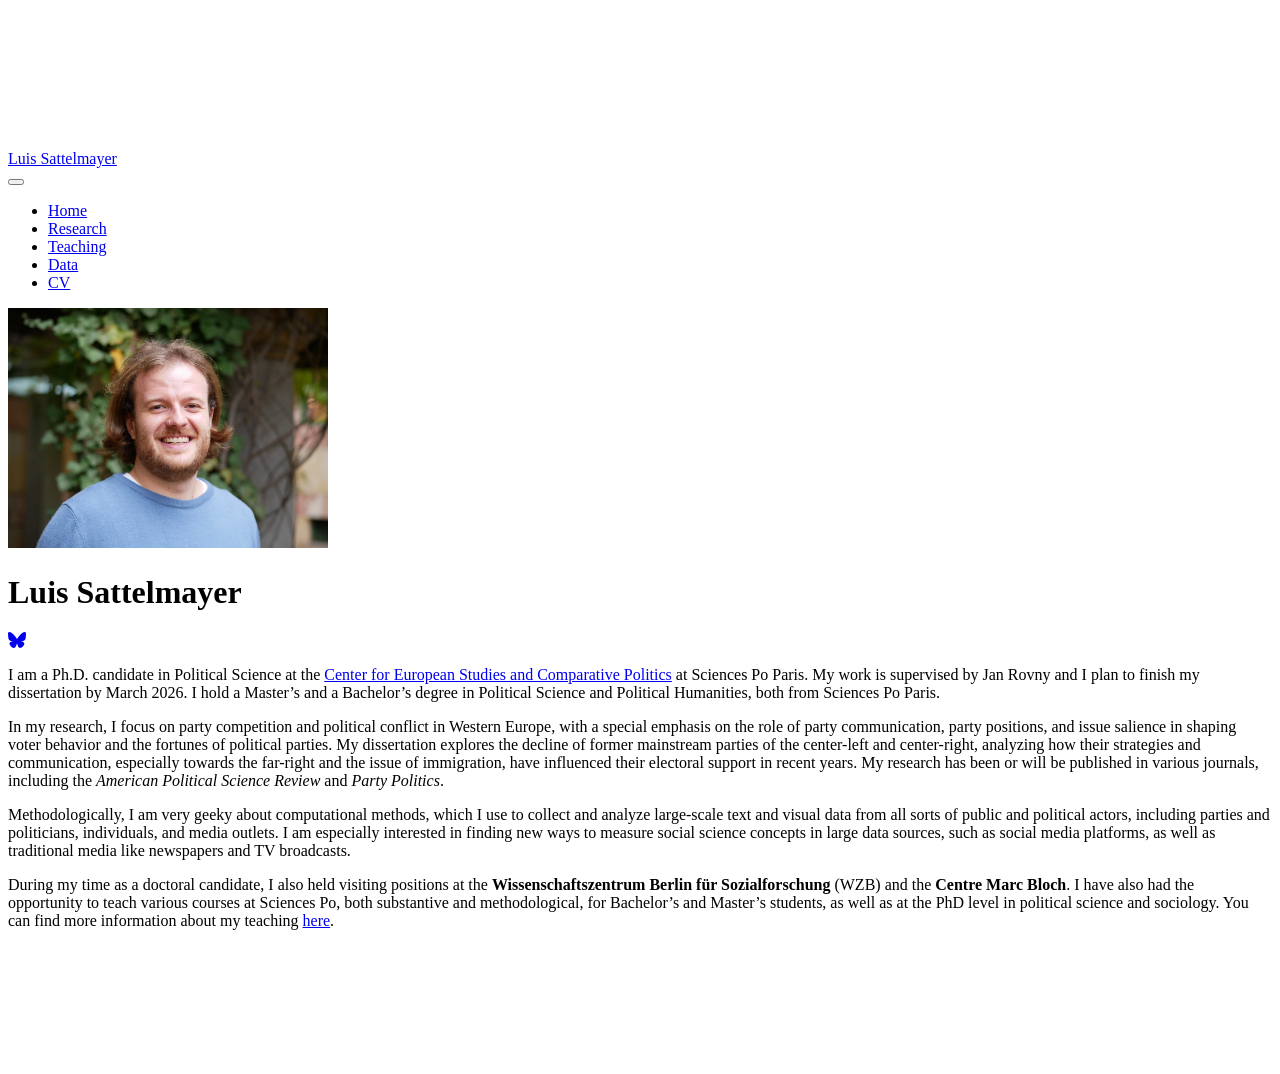
==== index.html @ 7fa2c864 "Built site for gh-pages" ====
<!DOCTYPE html>
<html xmlns="http://www.w3.org/1999/xhtml" lang="en" xml:lang="en"><head>

<meta charset="utf-8">
<meta name="generator" content="quarto-1.7.32">

<meta name="viewport" content="width=device-width, initial-scale=1.0, user-scalable=yes">


<title>Luis Sattelmayer</title>
<style>
code{white-space: pre-wrap;}
span.smallcaps{font-variant: small-caps;}
div.columns{display: flex; gap: min(4vw, 1.5em);}
div.column{flex: auto; overflow-x: auto;}
div.hanging-indent{margin-left: 1.5em; text-indent: -1.5em;}
ul.task-list{list-style: none;}
ul.task-list li input[type="checkbox"] {
  width: 0.8em;
  margin: 0 0.8em 0.2em -1em; /* quarto-specific, see https://github.com/quarto-dev/quarto-cli/issues/4556 */ 
  vertical-align: middle;
}
</style>


<script src="site_libs/quarto-nav/quarto-nav.js"></script>
<script src="site_libs/quarto-nav/headroom.min.js"></script>
<script src="site_libs/clipboard/clipboard.min.js"></script>
<script src="site_libs/quarto-search/autocomplete.umd.js"></script>
<script src="site_libs/quarto-search/fuse.min.js"></script>
<script src="site_libs/quarto-search/quarto-search.js"></script>
<meta name="quarto:offset" content="./">
<script src="site_libs/quarto-html/quarto.js" type="module"></script>
<script src="site_libs/quarto-html/tabsets/tabsets.js" type="module"></script>
<script src="site_libs/quarto-html/popper.min.js"></script>
<script src="site_libs/quarto-html/tippy.umd.min.js"></script>
<link href="site_libs/quarto-html/tippy.css" rel="stylesheet">
<link href="site_libs/quarto-html/quarto-syntax-highlighting-37eea08aefeeee20ff55810ff984fec1.css" rel="stylesheet" id="quarto-text-highlighting-styles">
<script src="site_libs/bootstrap/bootstrap.min.js"></script>
<link href="site_libs/bootstrap/bootstrap-icons.css" rel="stylesheet">
<link href="site_libs/bootstrap/bootstrap-d64559d910ec87c4ee681e1e2f97436f.min.css" rel="stylesheet" append-hash="true" id="quarto-bootstrap" data-mode="light">
<link href="site_libs/quarto-contrib/fontawesome6-1.2.0/all.min.css" rel="stylesheet">
<link href="site_libs/quarto-contrib/fontawesome6-1.2.0/latex-fontsize.css" rel="stylesheet">
<script id="quarto-search-options" type="application/json">{
  "location": "navbar",
  "copy-button": false,
  "collapse-after": 3,
  "panel-placement": "end",
  "type": "overlay",
  "limit": 50,
  "keyboard-shortcut": [
    "f",
    "/",
    "s"
  ],
  "show-item-context": false,
  "language": {
    "search-no-results-text": "No results",
    "search-matching-documents-text": "matching documents",
    "search-copy-link-title": "Copy link to search",
    "search-hide-matches-text": "Hide additional matches",
    "search-more-match-text": "more match in this document",
    "search-more-matches-text": "more matches in this document",
    "search-clear-button-title": "Clear",
    "search-text-placeholder": "",
    "search-detached-cancel-button-title": "Cancel",
    "search-submit-button-title": "Submit",
    "search-label": "Search"
  }
}</script>


<link rel="stylesheet" href="styles.css">
</head>

<body class="nav-fixed fullcontent quarto-light">

<div id="quarto-search-results"></div>
  <header id="quarto-header" class="headroom fixed-top">
    <nav class="navbar navbar-expand-lg " data-bs-theme="dark">
      <div class="navbar-container container-fluid">
      <div class="navbar-brand-container mx-auto">
    <a class="navbar-brand" href="./index.html">
    <span class="navbar-title">Luis Sattelmayer</span>
    </a>
  </div>
            <div id="quarto-search" class="" title="Search"></div>
          <button class="navbar-toggler" type="button" data-bs-toggle="collapse" data-bs-target="#navbarCollapse" aria-controls="navbarCollapse" role="menu" aria-expanded="false" aria-label="Toggle navigation" onclick="if (window.quartoToggleHeadroom) { window.quartoToggleHeadroom(); }">
  <span class="navbar-toggler-icon"></span>
</button>
          <div class="collapse navbar-collapse" id="navbarCollapse">
            <ul class="navbar-nav navbar-nav-scroll me-auto">
  <li class="nav-item">
    <a class="nav-link active" href="./index.html" aria-current="page"> 
<span class="menu-text">Home</span></a>
  </li>  
  <li class="nav-item">
    <a class="nav-link" href="./research.html"> 
<span class="menu-text">Research</span></a>
  </li>  
  <li class="nav-item">
    <a class="nav-link" href="./teaching.html"> 
<span class="menu-text">Teaching</span></a>
  </li>  
  <li class="nav-item">
    <a class="nav-link" href="./data.html"> 
<span class="menu-text">Data</span></a>
  </li>  
  <li class="nav-item">
    <a class="nav-link" href="./documents/CV_Luis_Sattelmayer.pdf"> 
<span class="menu-text">CV</span></a>
  </li>  
</ul>
          </div> <!-- /navcollapse -->
            <div class="quarto-navbar-tools">
</div>
      </div> <!-- /container-fluid -->
    </nav>
</header>
<!-- content -->
<div id="quarto-content" class="quarto-container page-columns page-rows-contents page-layout-article page-navbar">
<!-- sidebar -->
<!-- margin-sidebar -->
    
<!-- main -->
<div class="quarto-about-trestles">
  <div class="about-entity">
    <img src="photo_luis.JPG" class="about-image
  rounded " style="width: 20em;">
<header id="title-block-header" class="quarto-title-block default">
<div class="quarto-title">
<h1 class="title">Luis Sattelmayer</h1>
</div>
<div class="quarto-title-meta">
  </div>
</header>
    <div class="about-links">
  <a href="https://github.com/luissattelmayer" class="about-link" rel="" target="">
    <i class="bi bi-github"></i>
     <span class="about-link-text"></span>
  </a>
  <a href="/luis.sattelmayer@sciencespo.fr" class="about-link" rel="" target="">
    <i class="bi bi-envelope"></i>
     <span class="about-link-text"></span>
  </a>
  <a href="https://www.linkedin.com/in/luis-sattelmayer-8a293722b/" class="about-link" rel="" target="">
    <i class="bi bi-linkedin"></i>
     <span class="about-link-text"></span>
  </a>
  <a href="https://bsky.app/profile/luissattelmayer.bsky.social" class="about-link" rel="" target="">
     <span class="about-link-text"><i class="fa-brands fa-bluesky" aria-label="bluesky"></i></span>
  </a>
</div>
  </div>
  <div class="about-contents"><main class="content" id="quarto-document-content">
<meta name="google-site-verification" content="nT0SX1PlQLGWz-Q1XWn1nyNICGJGAFfllGEKpKLMyow">
<p>I am a Ph.D.&nbsp;candidate in Political Science at the <a href="https://www.sciencespo.fr/centre-etudes-europeennes/en/">Center for European Studies and Comparative Politics</a> at Sciences Po Paris. My work is supervised by Jan Rovny and I plan to finish my dissertation by March 2026. I hold a Master’s and a Bachelor’s degree in Political Science and Political Humanities, both from Sciences Po Paris.</p>
<p>In my research, I focus on party competition and political conflict in Western Europe, with a special emphasis on the role of party communication, party positions, and issue salience in shaping voter behavior and the fortunes of political parties. My dissertation explores the decline of former mainstream parties of the center-left and center-right, analyzing how their strategies and communication, especially towards the far-right and the issue of immigration, have influenced their electoral support in recent years. My research has been or will be published in various journals, including the <em>American Political Science Review</em> and <em>Party Politics</em>.</p>
<p>Methodologically, I am very geeky about computational methods, which I use to collect and analyze large-scale text and visual data from all sorts of public and political actors, including parties and politicians, individuals, and media outlets. I am especially interested in finding new ways to measure social science concepts in large data sources, such as social media platforms, as well as traditional media like newspapers and TV broadcasts.</p>
<p>During my time as a doctoral candidate, I also held visiting positions at the <strong>Wissenschaftszentrum Berlin für Sozialforschung</strong> (WZB) and the <strong>Centre Marc Bloch</strong>. I have also had the opportunity to teach various courses at Sciences Po, both substantive and methodological, for Bachelor’s and Master’s students, as well as at the PhD level in political science and sociology. You can find more information about my teaching <a href="./teaching.html">here</a>.</p>


</main></div>
</div>
 <!-- /main -->
<script id="quarto-html-after-body" type="application/javascript">
  window.document.addEventListener("DOMContentLoaded", function (event) {
    const isCodeAnnotation = (el) => {
      for (const clz of el.classList) {
        if (clz.startsWith('code-annotation-')) {                     
          return true;
        }
      }
      return false;
    }
    const onCopySuccess = function(e) {
      // button target
      const button = e.trigger;
      // don't keep focus
      button.blur();
      // flash "checked"
      button.classList.add('code-copy-button-checked');
      var currentTitle = button.getAttribute("title");
      button.setAttribute("title", "Copied!");
      let tooltip;
      if (window.bootstrap) {
        button.setAttribute("data-bs-toggle", "tooltip");
        button.setAttribute("data-bs-placement", "left");
        button.setAttribute("data-bs-title", "Copied!");
        tooltip = new bootstrap.Tooltip(button, 
          { trigger: "manual", 
            customClass: "code-copy-button-tooltip",
            offset: [0, -8]});
        tooltip.show();    
      }
      setTimeout(function() {
        if (tooltip) {
          tooltip.hide();
          button.removeAttribute("data-bs-title");
          button.removeAttribute("data-bs-toggle");
          button.removeAttribute("data-bs-placement");
        }
        button.setAttribute("title", currentTitle);
        button.classList.remove('code-copy-button-checked');
      }, 1000);
      // clear code selection
      e.clearSelection();
    }
    const getTextToCopy = function(trigger) {
        const codeEl = trigger.previousElementSibling.cloneNode(true);
        for (const childEl of codeEl.children) {
          if (isCodeAnnotation(childEl)) {
            childEl.remove();
          }
        }
        return codeEl.innerText;
    }
    const clipboard = new window.ClipboardJS('.code-copy-button:not([data-in-quarto-modal])', {
      text: getTextToCopy
    });
    clipboard.on('success', onCopySuccess);
    if (window.document.getElementById('quarto-embedded-source-code-modal')) {
      const clipboardModal = new window.ClipboardJS('.code-copy-button[data-in-quarto-modal]', {
        text: getTextToCopy,
        container: window.document.getElementById('quarto-embedded-source-code-modal')
      });
      clipboardModal.on('success', onCopySuccess);
    }
      var localhostRegex = new RegExp(/^(?:http|https):\/\/localhost\:?[0-9]*\//);
      var mailtoRegex = new RegExp(/^mailto:/);
        var filterRegex = new RegExp("https:\/\/luissattelmayer\.github\.io\/website\/");
      var isInternal = (href) => {
          return filterRegex.test(href) || localhostRegex.test(href) || mailtoRegex.test(href);
      }
      // Inspect non-navigation links and adorn them if external
     var links = window.document.querySelectorAll('a[href]:not(.nav-link):not(.navbar-brand):not(.toc-action):not(.sidebar-link):not(.sidebar-item-toggle):not(.pagination-link):not(.no-external):not([aria-hidden]):not(.dropdown-item):not(.quarto-navigation-tool):not(.about-link)');
      for (var i=0; i<links.length; i++) {
        const link = links[i];
        if (!isInternal(link.href)) {
          // undo the damage that might have been done by quarto-nav.js in the case of
          // links that we want to consider external
          if (link.dataset.originalHref !== undefined) {
            link.href = link.dataset.originalHref;
          }
        }
      }
    function tippyHover(el, contentFn, onTriggerFn, onUntriggerFn) {
      const config = {
        allowHTML: true,
        maxWidth: 500,
        delay: 100,
        arrow: false,
        appendTo: function(el) {
            return el.parentElement;
        },
        interactive: true,
        interactiveBorder: 10,
        theme: 'quarto',
        placement: 'bottom-start',
      };
      if (contentFn) {
        config.content = contentFn;
      }
      if (onTriggerFn) {
        config.onTrigger = onTriggerFn;
      }
      if (onUntriggerFn) {
        config.onUntrigger = onUntriggerFn;
      }
      window.tippy(el, config); 
    }
    const noterefs = window.document.querySelectorAll('a[role="doc-noteref"]');
    for (var i=0; i<noterefs.length; i++) {
      const ref = noterefs[i];
      tippyHover(ref, function() {
        // use id or data attribute instead here
        let href = ref.getAttribute('data-footnote-href') || ref.getAttribute('href');
        try { href = new URL(href).hash; } catch {}
        const id = href.replace(/^#\/?/, "");
        const note = window.document.getElementById(id);
        if (note) {
          return note.innerHTML;
        } else {
          return "";
        }
      });
    }
    const xrefs = window.document.querySelectorAll('a.quarto-xref');
    const processXRef = (id, note) => {
      // Strip column container classes
      const stripColumnClz = (el) => {
        el.classList.remove("page-full", "page-columns");
        if (el.children) {
          for (const child of el.children) {
            stripColumnClz(child);
          }
        }
      }
      stripColumnClz(note)
      if (id === null || id.startsWith('sec-')) {
        // Special case sections, only their first couple elements
        const container = document.createElement("div");
        if (note.children && note.children.length > 2) {
          container.appendChild(note.children[0].cloneNode(true));
          for (let i = 1; i < note.children.length; i++) {
            const child = note.children[i];
            if (child.tagName === "P" && child.innerText === "") {
              continue;
            } else {
              container.appendChild(child.cloneNode(true));
              break;
            }
          }
          if (window.Quarto?.typesetMath) {
            window.Quarto.typesetMath(container);
          }
          return container.innerHTML
        } else {
          if (window.Quarto?.typesetMath) {
            window.Quarto.typesetMath(note);
          }
          return note.innerHTML;
        }
      } else {
        // Remove any anchor links if they are present
        const anchorLink = note.querySelector('a.anchorjs-link');
        if (anchorLink) {
          anchorLink.remove();
        }
        if (window.Quarto?.typesetMath) {
          window.Quarto.typesetMath(note);
        }
        if (note.classList.contains("callout")) {
          return note.outerHTML;
        } else {
          return note.innerHTML;
        }
      }
    }
    for (var i=0; i<xrefs.length; i++) {
      const xref = xrefs[i];
      tippyHover(xref, undefined, function(instance) {
        instance.disable();
        let url = xref.getAttribute('href');
        let hash = undefined; 
        if (url.startsWith('#')) {
          hash = url;
        } else {
          try { hash = new URL(url).hash; } catch {}
        }
        if (hash) {
          const id = hash.replace(/^#\/?/, "");
          const note = window.document.getElementById(id);
          if (note !== null) {
            try {
              const html = processXRef(id, note.cloneNode(true));
              instance.setContent(html);
            } finally {
              instance.enable();
              instance.show();
            }
          } else {
            // See if we can fetch this
            fetch(url.split('#')[0])
            .then(res => res.text())
            .then(html => {
              const parser = new DOMParser();
              const htmlDoc = parser.parseFromString(html, "text/html");
              const note = htmlDoc.getElementById(id);
              if (note !== null) {
                const html = processXRef(id, note);
                instance.setContent(html);
              } 
            }).finally(() => {
              instance.enable();
              instance.show();
            });
          }
        } else {
          // See if we can fetch a full url (with no hash to target)
          // This is a special case and we should probably do some content thinning / targeting
          fetch(url)
          .then(res => res.text())
          .then(html => {
            const parser = new DOMParser();
            const htmlDoc = parser.parseFromString(html, "text/html");
            const note = htmlDoc.querySelector('main.content');
            if (note !== null) {
              // This should only happen for chapter cross references
              // (since there is no id in the URL)
              // remove the first header
              if (note.children.length > 0 && note.children[0].tagName === "HEADER") {
                note.children[0].remove();
              }
              const html = processXRef(null, note);
              instance.setContent(html);
            } 
          }).finally(() => {
            instance.enable();
            instance.show();
          });
        }
      }, function(instance) {
      });
    }
        let selectedAnnoteEl;
        const selectorForAnnotation = ( cell, annotation) => {
          let cellAttr = 'data-code-cell="' + cell + '"';
          let lineAttr = 'data-code-annotation="' +  annotation + '"';
          const selector = 'span[' + cellAttr + '][' + lineAttr + ']';
          return selector;
        }
        const selectCodeLines = (annoteEl) => {
          const doc = window.document;
          const targetCell = annoteEl.getAttribute("data-target-cell");
          const targetAnnotation = annoteEl.getAttribute("data-target-annotation");
          const annoteSpan = window.document.querySelector(selectorForAnnotation(targetCell, targetAnnotation));
          const lines = annoteSpan.getAttribute("data-code-lines").split(",");
          const lineIds = lines.map((line) => {
            return targetCell + "-" + line;
          })
          let top = null;
          let height = null;
          let parent = null;
          if (lineIds.length > 0) {
              //compute the position of the single el (top and bottom and make a div)
              const el = window.document.getElementById(lineIds[0]);
              top = el.offsetTop;
              height = el.offsetHeight;
              parent = el.parentElement.parentElement;
            if (lineIds.length > 1) {
              const lastEl = window.document.getElementById(lineIds[lineIds.length - 1]);
              const bottom = lastEl.offsetTop + lastEl.offsetHeight;
              height = bottom - top;
            }
            if (top !== null && height !== null && parent !== null) {
              // cook up a div (if necessary) and position it 
              let div = window.document.getElementById("code-annotation-line-highlight");
              if (div === null) {
                div = window.document.createElement("div");
                div.setAttribute("id", "code-annotation-line-highlight");
                div.style.position = 'absolute';
                parent.appendChild(div);
              }
              div.style.top = top - 2 + "px";
              div.style.height = height + 4 + "px";
              div.style.left = 0;
              let gutterDiv = window.document.getElementById("code-annotation-line-highlight-gutter");
              if (gutterDiv === null) {
                gutterDiv = window.document.createElement("div");
                gutterDiv.setAttribute("id", "code-annotation-line-highlight-gutter");
                gutterDiv.style.position = 'absolute';
                const codeCell = window.document.getElementById(targetCell);
                const gutter = codeCell.querySelector('.code-annotation-gutter');
                gutter.appendChild(gutterDiv);
              }
              gutterDiv.style.top = top - 2 + "px";
              gutterDiv.style.height = height + 4 + "px";
            }
            selectedAnnoteEl = annoteEl;
          }
        };
        const unselectCodeLines = () => {
          const elementsIds = ["code-annotation-line-highlight", "code-annotation-line-highlight-gutter"];
          elementsIds.forEach((elId) => {
            const div = window.document.getElementById(elId);
            if (div) {
              div.remove();
            }
          });
          selectedAnnoteEl = undefined;
        };
          // Handle positioning of the toggle
      window.addEventListener(
        "resize",
        throttle(() => {
          elRect = undefined;
          if (selectedAnnoteEl) {
            selectCodeLines(selectedAnnoteEl);
          }
        }, 10)
      );
      function throttle(fn, ms) {
      let throttle = false;
      let timer;
        return (...args) => {
          if(!throttle) { // first call gets through
              fn.apply(this, args);
              throttle = true;
          } else { // all the others get throttled
              if(timer) clearTimeout(timer); // cancel #2
              timer = setTimeout(() => {
                fn.apply(this, args);
                timer = throttle = false;
              }, ms);
          }
        };
      }
        // Attach click handler to the DT
        const annoteDls = window.document.querySelectorAll('dt[data-target-cell]');
        for (const annoteDlNode of annoteDls) {
          annoteDlNode.addEventListener('click', (event) => {
            const clickedEl = event.target;
            if (clickedEl !== selectedAnnoteEl) {
              unselectCodeLines();
              const activeEl = window.document.querySelector('dt[data-target-cell].code-annotation-active');
              if (activeEl) {
                activeEl.classList.remove('code-annotation-active');
              }
              selectCodeLines(clickedEl);
              clickedEl.classList.add('code-annotation-active');
            } else {
              // Unselect the line
              unselectCodeLines();
              clickedEl.classList.remove('code-annotation-active');
            }
          });
        }
    const findCites = (el) => {
      const parentEl = el.parentElement;
      if (parentEl) {
        const cites = parentEl.dataset.cites;
        if (cites) {
          return {
            el,
            cites: cites.split(' ')
          };
        } else {
          return findCites(el.parentElement)
        }
      } else {
        return undefined;
      }
    };
    var bibliorefs = window.document.querySelectorAll('a[role="doc-biblioref"]');
    for (var i=0; i<bibliorefs.length; i++) {
      const ref = bibliorefs[i];
      const citeInfo = findCites(ref);
      if (citeInfo) {
        tippyHover(citeInfo.el, function() {
          var popup = window.document.createElement('div');
          citeInfo.cites.forEach(function(cite) {
            var citeDiv = window.document.createElement('div');
            citeDiv.classList.add('hanging-indent');
            citeDiv.classList.add('csl-entry');
            var biblioDiv = window.document.getElementById('ref-' + cite);
            if (biblioDiv) {
              citeDiv.innerHTML = biblioDiv.innerHTML;
            }
            popup.appendChild(citeDiv);
          });
          return popup.innerHTML;
        });
      }
    }
  });
  </script>
</div> <!-- /content -->




</body></html>
---- site_libs/quarto-html/tippy.css ----
.tippy-box[data-animation=fade][data-state=hidden]{opacity:0}[data-tippy-root]{max-width:calc(100vw - 10px)}.tippy-box{position:relative;background-color:#333;color:#fff;border-radius:4px;font-size:14px;line-height:1.4;white-space:normal;outline:0;transition-property:transform,visibility,opacity}.tippy-box[data-placement^=top]>.tippy-arrow{bottom:0}.tippy-box[data-placement^=top]>.tippy-arrow:before{bottom:-7px;left:0;border-width:8px 8px 0;border-top-color:initial;transform-origin:center top}.tippy-box[data-placement^=bottom]>.tippy-arrow{top:0}.tippy-box[data-placement^=bottom]>.tippy-arrow:before{top:-7px;left:0;border-width:0 8px 8px;border-bottom-color:initial;transform-origin:center bottom}.tippy-box[data-placement^=left]>.tippy-arrow{right:0}.tippy-box[data-placement^=left]>.tippy-arrow:before{border-width:8px 0 8px 8px;border-left-color:initial;right:-7px;transform-origin:center left}.tippy-box[data-placement^=right]>.tippy-arrow{left:0}.tippy-box[data-placement^=right]>.tippy-arrow:before{left:-7px;border-width:8px 8px 8px 0;border-right-color:initial;transform-origin:center right}.tippy-box[data-inertia][data-state=visible]{transition-timing-function:cubic-bezier(.54,1.5,.38,1.11)}.tippy-arrow{width:16px;height:16px;color:#333}.tippy-arrow:before{content:"";position:absolute;border-color:transparent;border-style:solid}.tippy-content{position:relative;padding:5px 9px;z-index:1}
---- site_libs/quarto-html/quarto-syntax-highlighting-37eea08aefeeee20ff55810ff984fec1.css ----
/* quarto syntax highlight colors */
:root {
  --quarto-hl-ot-color: #003B4F;
  --quarto-hl-at-color: #657422;
  --quarto-hl-ss-color: #20794D;
  --quarto-hl-an-color: #5E5E5E;
  --quarto-hl-fu-color: #4758AB;
  --quarto-hl-st-color: #20794D;
  --quarto-hl-cf-color: #003B4F;
  --quarto-hl-op-color: #5E5E5E;
  --quarto-hl-er-color: #AD0000;
  --quarto-hl-bn-color: #AD0000;
  --quarto-hl-al-color: #AD0000;
  --quarto-hl-va-color: #111111;
  --quarto-hl-bu-color: inherit;
  --quarto-hl-ex-color: inherit;
  --quarto-hl-pp-color: #AD0000;
  --quarto-hl-in-color: #5E5E5E;
  --quarto-hl-vs-color: #20794D;
  --quarto-hl-wa-color: #5E5E5E;
  --quarto-hl-do-color: #5E5E5E;
  --quarto-hl-im-color: #00769E;
  --quarto-hl-ch-color: #20794D;
  --quarto-hl-dt-color: #AD0000;
  --quarto-hl-fl-color: #AD0000;
  --quarto-hl-co-color: #5E5E5E;
  --quarto-hl-cv-color: #5E5E5E;
  --quarto-hl-cn-color: #8f5902;
  --quarto-hl-sc-color: #5E5E5E;
  --quarto-hl-dv-color: #AD0000;
  --quarto-hl-kw-color: #003B4F;
}

/* other quarto variables */
:root {
  --quarto-font-monospace: SFMono-Regular, Menlo, Monaco, Consolas, "Liberation Mono", "Courier New", monospace;
}

/* syntax highlight based on Pandoc's rules */
pre > code.sourceCode > span {
  color: #003B4F;
}

code.sourceCode > span {
  color: #003B4F;
}

div.sourceCode,
div.sourceCode pre.sourceCode {
  color: #003B4F;
}

/* Normal */
code span {
  color: #003B4F;
}

/* Alert */
code span.al {
  color: #AD0000;
  font-style: inherit;
}

/* Annotation */
code span.an {
  color: #5E5E5E;
  font-style: inherit;
}

/* Attribute */
code span.at {
  color: #657422;
  font-style: inherit;
}

/* BaseN */
code span.bn {
  color: #AD0000;
  font-style: inherit;
}

/* BuiltIn */
code span.bu {
  font-style: inherit;
}

/* ControlFlow */
code span.cf {
  color: #003B4F;
  font-weight: bold;
  font-style: inherit;
}

/* Char */
code span.ch {
  color: #20794D;
  font-style: inherit;
}

/* Constant */
code span.cn {
  color: #8f5902;
  font-style: inherit;
}

/* Comment */
code span.co {
  color: #5E5E5E;
  font-style: inherit;
}

/* CommentVar */
code span.cv {
  color: #5E5E5E;
  font-style: italic;
}

/* Documentation */
code span.do {
  color: #5E5E5E;
  font-style: italic;
}

/* DataType */
code span.dt {
  color: #AD0000;
  font-style: inherit;
}

/* DecVal */
code span.dv {
  color: #AD0000;
  font-style: inherit;
}

/* Error */
code span.er {
  color: #AD0000;
  font-style: inherit;
}

/* Extension */
code span.ex {
  font-style: inherit;
}

/* Float */
code span.fl {
  color: #AD0000;
  font-style: inherit;
}

/* Function */
code span.fu {
  color: #4758AB;
  font-style: inherit;
}

/* Import */
code span.im {
  color: #00769E;
  font-style: inherit;
}

/* Information */
code span.in {
  color: #5E5E5E;
  font-style: inherit;
}

/* Keyword */
code span.kw {
  color: #003B4F;
  font-weight: bold;
  font-style: inherit;
}

/* Operator */
code span.op {
  color: #5E5E5E;
  font-style: inherit;
}

/* Other */
code span.ot {
  color: #003B4F;
  font-style: inherit;
}

/* Preprocessor */
code span.pp {
  color: #AD0000;
  font-style: inherit;
}

/* SpecialChar */
code span.sc {
  color: #5E5E5E;
  font-style: inherit;
}

/* SpecialString */
code span.ss {
  color: #20794D;
  font-style: inherit;
}

/* String */
code span.st {
  color: #20794D;
  font-style: inherit;
}

/* Variable */
code span.va {
  color: #111111;
  font-style: inherit;
}

/* VerbatimString */
code span.vs {
  color: #20794D;
  font-style: inherit;
}

/* Warning */
code span.wa {
  color: #5E5E5E;
  font-style: italic;
}

.prevent-inlining {
  content: "</";
}

/*# sourceMappingURL=27d3d809615f7771493d095567f04340.css.map */
---- site_libs/quarto-contrib/fontawesome6-1.2.0/latex-fontsize.css ----
.fa-tiny {
  font-size: 0.5em;
}
.fa-scriptsize {
  font-size: 0.7em;
}
.fa-footnotesize {
  font-size: 0.8em;
}
.fa-small {
  font-size: 0.9em;
}
.fa-normalsize {
  font-size: 1em;
}
.fa-large {
  font-size: 1.2em;
}
.fa-Large {
  font-size: 1.5em;
}
.fa-LARGE {
  font-size: 1.75em;
}
.fa-huge {
  font-size: 2em;
}
.fa-Huge {
  font-size: 2.5em;
}
---- styles.css ----
/* css styles */
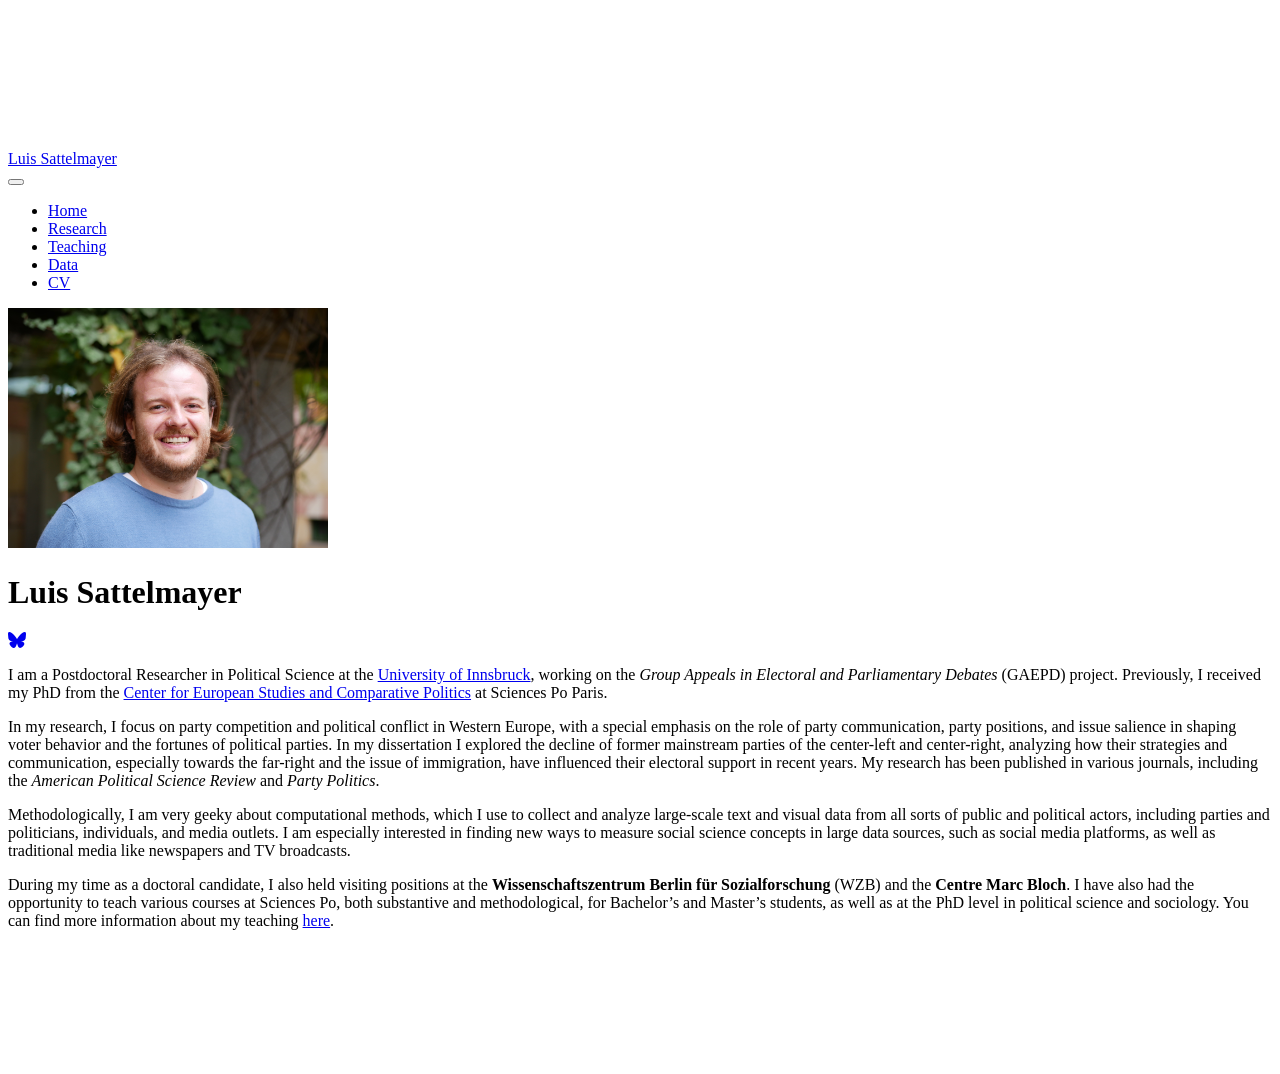
==== commit 27f3cf90: "Built site for gh-pages" ====
--- a/index.html
+++ b/index.html
@@ -154,8 +154,8 @@
   </div>
   <div class="about-contents"><main class="content" id="quarto-document-content">
 <meta name="google-site-verification" content="nT0SX1PlQLGWz-Q1XWn1nyNICGJGAFfllGEKpKLMyow">
-<p>I am a Ph.D.&nbsp;candidate in Political Science at the <a href="https://www.sciencespo.fr/centre-etudes-europeennes/en/">Center for European Studies and Comparative Politics</a> at Sciences Po Paris. My work is supervised by Jan Rovny and I plan to finish my dissertation by March 2026. I hold a Master’s and a Bachelor’s degree in Political Science and Political Humanities, both from Sciences Po Paris.</p>
-<p>In my research, I focus on party competition and political conflict in Western Europe, with a special emphasis on the role of party communication, party positions, and issue salience in shaping voter behavior and the fortunes of political parties. My dissertation explores the decline of former mainstream parties of the center-left and center-right, analyzing how their strategies and communication, especially towards the far-right and the issue of immigration, have influenced their electoral support in recent years. My research has been or will be published in various journals, including the <em>American Political Science Review</em> and <em>Party Politics</em>.</p>
+<p>I am a Postdoctoral Researcher in Political Science at the <a href="https://www.uibk.ac.at/de/politikwissenschaft/">University of Innsbruck</a>, working on the <em>Group Appeals in Electoral and Parliamentary Debates</em> (GAEPD) project. Previously, I received my PhD from the <a href="https://www.sciencespo.fr/centre-etudes-europeennes/en/">Center for European Studies and Comparative Politics</a> at Sciences Po Paris.</p>
+<p>In my research, I focus on party competition and political conflict in Western Europe, with a special emphasis on the role of party communication, party positions, and issue salience in shaping voter behavior and the fortunes of political parties. In my dissertation I explored the decline of former mainstream parties of the center-left and center-right, analyzing how their strategies and communication, especially towards the far-right and the issue of immigration, have influenced their electoral support in recent years. My research has been published in various journals, including the <em>American Political Science Review</em> and <em>Party Politics</em>.</p>
 <p>Methodologically, I am very geeky about computational methods, which I use to collect and analyze large-scale text and visual data from all sorts of public and political actors, including parties and politicians, individuals, and media outlets. I am especially interested in finding new ways to measure social science concepts in large data sources, such as social media platforms, as well as traditional media like newspapers and TV broadcasts.</p>
 <p>During my time as a doctoral candidate, I also held visiting positions at the <strong>Wissenschaftszentrum Berlin für Sozialforschung</strong> (WZB) and the <strong>Centre Marc Bloch</strong>. I have also had the opportunity to teach various courses at Sciences Po, both substantive and methodological, for Bachelor’s and Master’s students, as well as at the PhD level in political science and sociology. You can find more information about my teaching <a href="./teaching.html">here</a>.</p>
 
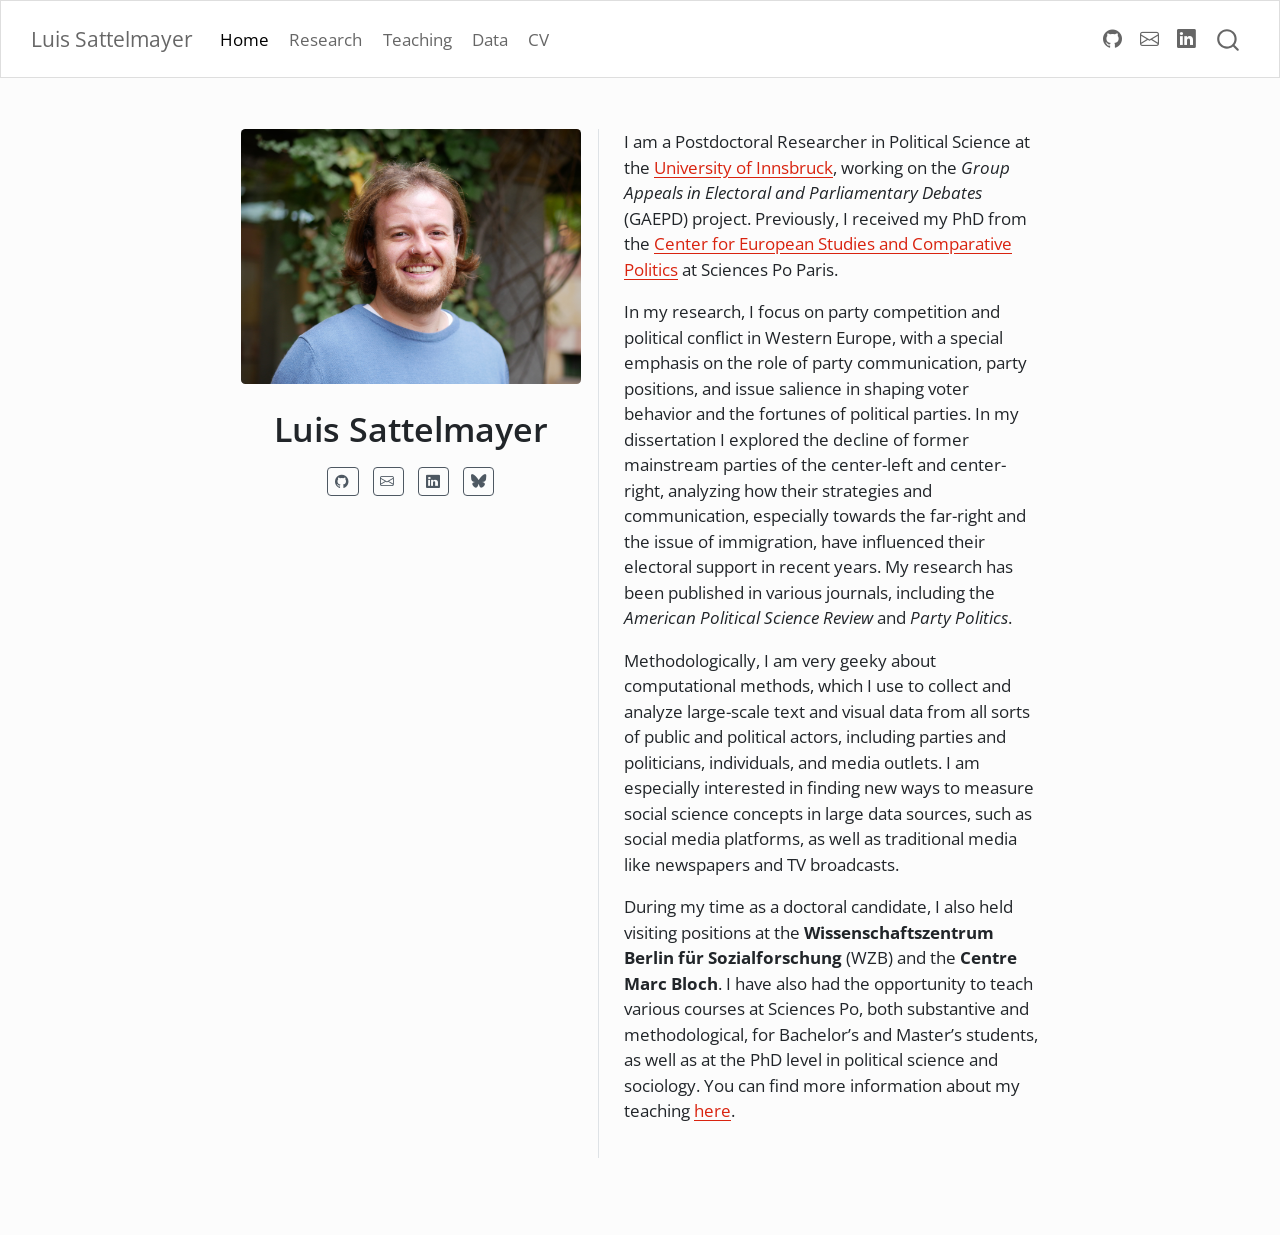
==== commit 5dbcebf2: "Built site for gh-pages" ====
--- a/index.html
+++ b/index.html
@@ -2,13 +2,16 @@
 <html xmlns="http://www.w3.org/1999/xhtml" lang="en" xml:lang="en"><head>
 
 <meta charset="utf-8">
-<meta name="generator" content="quarto-1.7.32">
+<meta name="generator" content="quarto-1.9.37">
 
 <meta name="viewport" content="width=device-width, initial-scale=1.0, user-scalable=yes">
 
 
 <title>Luis Sattelmayer</title>
 <style>
+/* Default styles provided by pandoc.
+** See https://pandoc.org/MANUAL.html#variables-for-html for config info.
+*/
 code{white-space: pre-wrap;}
 span.smallcaps{font-variant: small-caps;}
 div.columns{display: flex; gap: min(4vw, 1.5em);}
@@ -35,10 +38,10 @@
 <script src="site_libs/quarto-html/popper.min.js"></script>
 <script src="site_libs/quarto-html/tippy.umd.min.js"></script>
 <link href="site_libs/quarto-html/tippy.css" rel="stylesheet">
-<link href="site_libs/quarto-html/quarto-syntax-highlighting-37eea08aefeeee20ff55810ff984fec1.css" rel="stylesheet" id="quarto-text-highlighting-styles">
+<link href="site_libs/quarto-html/quarto-syntax-highlighting-7f8f88aac4f3542376d5c11b86a4c14d.css" rel="stylesheet" id="quarto-text-highlighting-styles">
 <script src="site_libs/bootstrap/bootstrap.min.js"></script>
 <link href="site_libs/bootstrap/bootstrap-icons.css" rel="stylesheet">
-<link href="site_libs/bootstrap/bootstrap-d64559d910ec87c4ee681e1e2f97436f.min.css" rel="stylesheet" append-hash="true" id="quarto-bootstrap" data-mode="light">
+<link href="site_libs/bootstrap/bootstrap-6ec840b0bba7ebbecc6939516f9f53fd.min.css" rel="stylesheet" append-hash="true" id="quarto-bootstrap" data-mode="light">
 <link href="site_libs/quarto-contrib/fontawesome6-1.2.0/all.min.css" rel="stylesheet">
 <link href="site_libs/quarto-contrib/fontawesome6-1.2.0/latex-fontsize.css" rel="stylesheet">
 <script id="quarto-search-options" type="application/json">{
@@ -68,9 +71,34 @@
     "search-label": "Search"
   }
 }</script>
+<meta name="description" content="Luis Sattelmayer, postdoctoral researcher in political science at the University of Innsbruck. Party competition, far-right parties, immigration, and computational text analysis.">
+<meta name="google-site-verification" content="google8bdaae59e2cea657">
+<meta name="google-site-verification" content="nT0SX1PlQLGWz-Q1XWn1nyNICGJGAFfllGEKpKLMyow">
+<script type="application/ld+json">
+{
+  "@context": "https://schema.org",
+  "@type": "Person",
+  "name": "Luis Sattelmayer",
+  "url": "https://luissattelmayer.github.io/website/",
+  "jobTitle": "Postdoctoral Researcher in Political Science",
+  "affiliation": {"@type": "Organization", "name": "University of Innsbruck"},
+  "alumniOf": {"@type": "Organization", "name": "Sciences Po"},
+  "sameAs": [
+    "https://github.com/luissattelmayer",
+    "https://www.linkedin.com/in/luis-sattelmayer-8a293722b/",
+    "https://bsky.app/profile/luissattelmayer.bsky.social",
+    "https://scholar.google.com/citations?user=JdLJOOMAAAAJ",
+    "https://huggingface.co/luissattelmayer"
+  ]
+}
+</script>
 
 
 <link rel="stylesheet" href="styles.css">
+<meta property="og:title" content="Luis Sattelmayer">
+<meta property="og:description" content="Luis Sattelmayer, postdoctoral researcher in political science at the University of Innsbruck. Party competition, far-right parties, immigration, and computational text analysis.">
+<meta property="og:image" content="https://luissattelmayer.github.io/website/photo_luis.JPG">
+<meta property="og:site_name" content="Luis Sattelmayer">
 </head>
 
 <body class="nav-fixed fullcontent quarto-light">
@@ -109,6 +137,23 @@
   <li class="nav-item">
     <a class="nav-link" href="./documents/CV_Luis_Sattelmayer.pdf"> 
 <span class="menu-text">CV</span></a>
+  </li>  
+</ul>
+            <ul class="navbar-nav navbar-nav-scroll ms-auto">
+  <li class="nav-item compact">
+    <a class="nav-link" href="https://github.com/luissattelmayer"> <i class="bi bi-github" role="img">
+</i> 
+<span class="menu-text"></span></a>
+  </li>  
+  <li class="nav-item compact">
+    <a class="nav-link" href="mailto:luis.sattelmayer@sciencespo.fr"> <i class="bi bi-envelope" role="img">
+</i> 
+<span class="menu-text"></span></a>
+  </li>  
+  <li class="nav-item compact">
+    <a class="nav-link" href="https://www.linkedin.com/in/luis-sattelmayer-8a293722b/"> <i class="bi bi-linkedin" role="img">
+</i> 
+<span class="menu-text"></span></a>
   </li>  
 </ul>
           </div> <!-- /navcollapse -->
@@ -153,7 +198,6 @@
 </div>
   </div>
   <div class="about-contents"><main class="content" id="quarto-document-content">
-<meta name="google-site-verification" content="nT0SX1PlQLGWz-Q1XWn1nyNICGJGAFfllGEKpKLMyow">
 <p>I am a Postdoctoral Researcher in Political Science at the <a href="https://www.uibk.ac.at/de/politikwissenschaft/">University of Innsbruck</a>, working on the <em>Group Appeals in Electoral and Parliamentary Debates</em> (GAEPD) project. Previously, I received my PhD from the <a href="https://www.sciencespo.fr/centre-etudes-europeennes/en/">Center for European Studies and Comparative Politics</a> at Sciences Po Paris.</p>
 <p>In my research, I focus on party competition and political conflict in Western Europe, with a special emphasis on the role of party communication, party positions, and issue salience in shaping voter behavior and the fortunes of political parties. In my dissertation I explored the decline of former mainstream parties of the center-left and center-right, analyzing how their strategies and communication, especially towards the far-right and the issue of immigration, have influenced their electoral support in recent years. My research has been published in various journals, including the <em>American Political Science Review</em> and <em>Party Politics</em>.</p>
 <p>Methodologically, I am very geeky about computational methods, which I use to collect and analyze large-scale text and visual data from all sorts of public and political actors, including parties and politicians, individuals, and media outlets. I am especially interested in finding new ways to measure social science concepts in large data sources, such as social media platforms, as well as traditional media like newspapers and TV broadcasts.</p>
@@ -207,13 +251,14 @@
       e.clearSelection();
     }
     const getTextToCopy = function(trigger) {
-        const codeEl = trigger.previousElementSibling.cloneNode(true);
-        for (const childEl of codeEl.children) {
-          if (isCodeAnnotation(childEl)) {
-            childEl.remove();
-          }
-        }
-        return codeEl.innerText;
+      const outerScaffold = trigger.parentElement.cloneNode(true);
+      const codeEl = outerScaffold.querySelector('code');
+      for (const childEl of codeEl.children) {
+        if (isCodeAnnotation(childEl)) {
+          childEl.remove();
+        }
+      }
+      return codeEl.innerText;
     }
     const clipboard = new window.ClipboardJS('.code-copy-button:not([data-in-quarto-modal])', {
       text: getTextToCopy
--- a/site_libs/quarto-html/quarto-syntax-highlighting-7f8f88aac4f3542376d5c11b86a4c14d.css
+++ b/site_libs/quarto-html/quarto-syntax-highlighting-7f8f88aac4f3542376d5c11b86a4c14d.css
@@ -0,0 +1,236 @@
+/* quarto syntax highlight colors */
+:root {
+  --quarto-hl-ot-color: #003B4F;
+  --quarto-hl-at-color: #657422;
+  --quarto-hl-ss-color: #20794D;
+  --quarto-hl-an-color: #5E5E5E;
+  --quarto-hl-fu-color: #4758AB;
+  --quarto-hl-st-color: #20794D;
+  --quarto-hl-cf-color: #003B4F;
+  --quarto-hl-op-color: #5E5E5E;
+  --quarto-hl-er-color: #AD0000;
+  --quarto-hl-bn-color: #AD0000;
+  --quarto-hl-al-color: #AD0000;
+  --quarto-hl-va-color: #111111;
+  --quarto-hl-bu-color: inherit;
+  --quarto-hl-ex-color: inherit;
+  --quarto-hl-pp-color: #AD0000;
+  --quarto-hl-in-color: #5E5E5E;
+  --quarto-hl-vs-color: #20794D;
+  --quarto-hl-wa-color: #5E5E5E;
+  --quarto-hl-do-color: #5E5E5E;
+  --quarto-hl-im-color: #00769E;
+  --quarto-hl-ch-color: #20794D;
+  --quarto-hl-dt-color: #AD0000;
+  --quarto-hl-fl-color: #AD0000;
+  --quarto-hl-co-color: #5E5E5E;
+  --quarto-hl-cv-color: #5E5E5E;
+  --quarto-hl-cn-color: #8f5902;
+  --quarto-hl-sc-color: #5E5E5E;
+  --quarto-hl-dv-color: #AD0000;
+  --quarto-hl-kw-color: #003B4F;
+}
+
+/* other quarto variables */
+:root {
+  --quarto-font-monospace: SFMono-Regular, Menlo, Monaco, Consolas, "Liberation Mono", "Courier New", monospace;
+}
+
+/* syntax highlight based on Pandoc's rules */
+pre > code.sourceCode > span {
+  color: #003B4F;
+}
+
+code.sourceCode > span {
+  color: #003B4F;
+}
+
+div.sourceCode,
+div.sourceCode pre.sourceCode {
+  color: #003B4F;
+}
+
+/* Normal */
+code span {
+  color: #003B4F;
+}
+
+/* Alert */
+code span.al {
+  color: #AD0000;
+  font-style: inherit;
+}
+
+/* Annotation */
+code span.an {
+  color: #5E5E5E;
+  font-style: inherit;
+}
+
+/* Attribute */
+code span.at {
+  color: #657422;
+  font-style: inherit;
+}
+
+/* BaseN */
+code span.bn {
+  color: #AD0000;
+  font-style: inherit;
+}
+
+/* BuiltIn */
+code span.bu {
+  font-style: inherit;
+}
+
+/* ControlFlow */
+code span.cf {
+  color: #003B4F;
+  font-weight: bold;
+  font-style: inherit;
+}
+
+/* Char */
+code span.ch {
+  color: #20794D;
+  font-style: inherit;
+}
+
+/* Constant */
+code span.cn {
+  color: #8f5902;
+  font-style: inherit;
+}
+
+/* Comment */
+code span.co {
+  color: #5E5E5E;
+  font-style: inherit;
+}
+
+/* CommentVar */
+code span.cv {
+  color: #5E5E5E;
+  font-style: italic;
+}
+
+/* Documentation */
+code span.do {
+  color: #5E5E5E;
+  font-style: italic;
+}
+
+/* DataType */
+code span.dt {
+  color: #AD0000;
+  font-style: inherit;
+}
+
+/* DecVal */
+code span.dv {
+  color: #AD0000;
+  font-style: inherit;
+}
+
+/* Error */
+code span.er {
+  color: #AD0000;
+  font-style: inherit;
+}
+
+/* Extension */
+code span.ex {
+  font-style: inherit;
+}
+
+/* Float */
+code span.fl {
+  color: #AD0000;
+  font-style: inherit;
+}
+
+/* Function */
+code span.fu {
+  color: #4758AB;
+  font-style: inherit;
+}
+
+/* Import */
+code span.im {
+  color: #00769E;
+  font-style: inherit;
+}
+
+/* Information */
+code span.in {
+  color: #5E5E5E;
+  font-style: inherit;
+}
+
+/* Keyword */
+code span.kw {
+  color: #003B4F;
+  font-weight: bold;
+  font-style: inherit;
+}
+
+/* Operator */
+code span.op {
+  color: #5E5E5E;
+  font-style: inherit;
+}
+
+/* Other */
+code span.ot {
+  color: #003B4F;
+  font-style: inherit;
+}
+
+/* Preprocessor */
+code span.pp {
+  color: #AD0000;
+  font-style: inherit;
+}
+
+/* SpecialChar */
+code span.sc {
+  color: #5E5E5E;
+  font-style: inherit;
+}
+
+/* SpecialString */
+code span.ss {
+  color: #20794D;
+  font-style: inherit;
+}
+
+/* String */
+code span.st {
+  color: #20794D;
+  font-style: inherit;
+}
+
+/* Variable */
+code span.va {
+  color: #111111;
+  font-style: inherit;
+}
+
+/* VerbatimString */
+code span.vs {
+  color: #20794D;
+  font-style: inherit;
+}
+
+/* Warning */
+code span.wa {
+  color: #5E5E5E;
+  font-style: italic;
+}
+
+.prevent-inlining {
+  content: "</";
+}
+
+/*# sourceMappingURL=789ad8cd35626ba772517505b42a116e.css.map */
